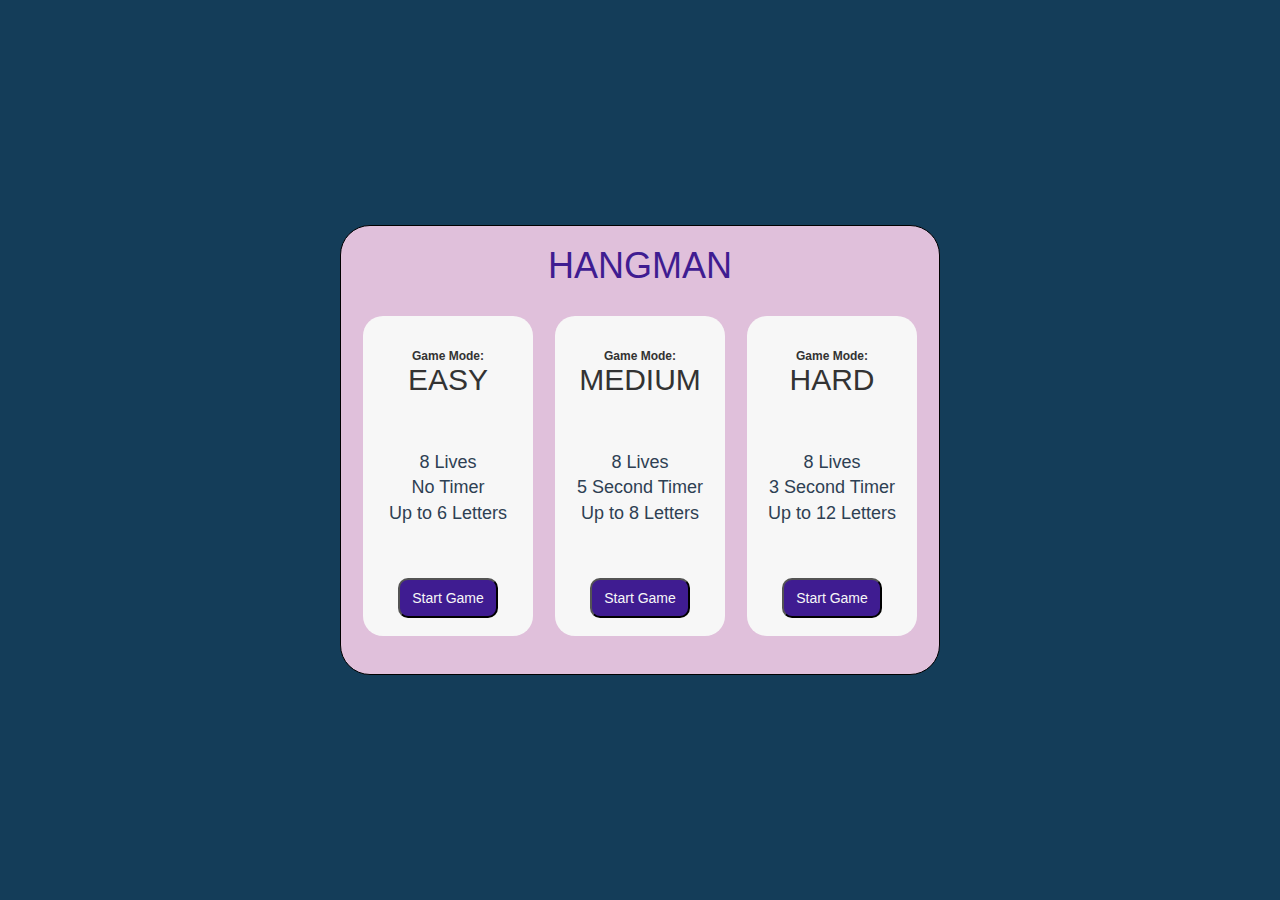
==== index.html @ 1ff56f8e "Add placeholder function for pop win and loss" ====
<!DOCTYPE html>
<html lang="en">
<head>
<meta charset="UTF-8">
<meta name="viewport" content="width=device-width, initial-scale=1.0">
<meta http-equiv="X-UA-Compatible" content="ie=edge">
<meta name="Description" content="Enter your description here"/>
<link rel="stylesheet" href="https://cdnjs.cloudflare.com/ajax/libs/twitter-bootstrap/3.3.7/css/bootstrap.min.css">
<link rel="stylesheet" href="https://cdnjs.cloudflare.com/ajax/libs/font-awesome/5.15.4/css/all.min.css">
<link rel="stylesheet" href="./assets/css/style.css">
<title>Hangman Game</title>
</head>
<body id="menu">
    <div id="main-container">
        <h1>HANGMAN</h1>
        <div id="game-type"> <!-- Insert through JS once page load-->
            
            <div class="cards">
                <h2>EASY</h2>
                <br>
                <ul>
                    <li>8 Lives</li>
                    <li>No Timer</li>
                    <li>Up to 6 Letters</li>
                </ul>
                <button id="btn-easy" class="play" data-type="easy" value="easy">Start Game</button>
            </div>
            <div class="cards">
                <h2>MEDIUM</h2>
                <br>
                <ul>
                    <li>8 Lives</li>
                    <li>5 Second Timer</li>
                    <li>Up to 8 Letters</li>
                </ul>
                <button id="btn-medium" class="play" data-type="medium" value="medium">Start Game</button>
            </div>
            <div class="cards">
                <h2>HARD</h2>
                <br>
                <ul>
                    <li>8 Lives</li>
                    <li>3 Second Timer</li>
                    <li>Up to 12 Letters</li>
                </ul>
                <button id="btn-hard" class="play" data-type="hard" value="hard" >Start Game</button>
                </div>
        </div>
    </div>
<script src="./assets/js/script.js"></script>
<script src="./assets/js/passvalue.js"></script>
<!--<script src="https://cdnjs.cloudflare.com/ajax/libs/jquery/3.5.1/jquery.min.js"></script>
<script src="https://cdnjs.cloudflare.com/ajax/libs/twitter-bootstrap/3.3.7/js/bootstrap.min.js"></script>-->

</body>
</html>
---- assets/css/style.css ----
h1 {
    color: rgb(63, 28, 145);
    text-align: center;
    text-shadow: black;
    margin-bottom: 30px;
  
}

body {
    background-color:#143d59;
}

/* fixed game window parameters */

#main-container {
    background-color: #e0c0db;
    border: 1px solid black;
    border-radius: 3rem;
    position:absolute;
    width:600px;
    height: 450px;
    left: 50%;
    top: 50%;
    -webkit-transform: translate(-50%, -50%);
    transform: translate(-50%, -50%);

}

/* Menu */

#game-type {
    display:flex;
    flex-direction: row;
    justify-content: space-evenly;  
}

.cards {
    /* border: 1px solid blue; */
    width:170px;
    height: 320px;
    border-radius: 2rem;
    background-color:#f7f7f7;
    
    
}

.cards h2 {
    text-align: center;
    margin: 20% 0;
}

.cards h2::before {
    content:"Game Mode:";
    font-size: 1.2rem;
    display: block;
    font-weight: bold;
}

.cards ul {
    height: 40%;
    display:flex;
    text-align: center;
    flex-direction: column;
    
}

.cards ul li {
    color:#2E4053;
    font-size: 1.8rem;
}

.play {
    margin:auto;
    display:block;
    color:#f7f7f7;
    background-color: rgb(63, 28, 145);
    width: 10rem;
    height: 4rem;
    border-radius: 1rem;
}

/* Game */

/* Info-bar */

#game-status {
    display:flex;
    flex-direction: row;
    justify-content: space-between; 
    padding: 1.5rem;
    /* border: red 1px solid; */
}

#info-difficulty {
    text-transform: uppercase;
}
#game-status p, #word-guess p {
    margin: 0;
}

/* Lives-bar */

#lives-status {
    display:flex;
    flex-direction: row;
    justify-content: space-between;
    margin: auto;
    padding: 1rem;
    width: 400px;
    /* border: blue 1px solid; */
}

ul {
    list-style-type: none;
    display:flex;
    flex-direction: row;
    padding: 0;
    margin: 0;
}

li {
    justify-content: space-between;
    color: #2E4053;
    margin: 0 1rem;
    font-size: 2rem;   
}

/* Guess-word */

#word-guess {
    text-align: center;
    text-transform: uppercase;
    letter-spacing: 1rem;
    height: 8rem;
    

}

#word-random {
    font-size: 3rem;
    /* padding: 2rem; */
    
}

/* Keyboard*/

#keyboard {
    display:flex;
    flex-direction:row;
    flex-wrap: wrap;
    justify-content:center;
    padding: 1rem 3rem;
    height: 16rem;
}

.keys {
    position: relative;
    height: 4rem;
    width: 4rem;
    font-size: 2rem;
    padding: 3px 2px;
    margin: 4px;
    letter-spacing: 0.5px;
    color: #3a3a3a;
    background-color: #f7f7f7;
    box-shadow: 
        inset 0 -2px 0 #4d4c4c,
        inset 0px 1px 1px -1px #fff,
        2px 1px 1px 0px #4d4c4c;
    border-radius: 3px;
    text-transform: uppercase;
    white-space: nowrap;
    overflow: hidden;
    user-select: none; 
    cursor: pointer;
    transition:
        transform 0.08s ease,
        background-color 0.08s ease,
        box-shadow 0.08s ease;
    
}

.keys a {
    position: absolute;
    /* top: 50%;
    left: 50%;
    transform: translate(-50%, -50%); */
    text-align: center;
    margin-left: -1px;
    margin-top: 1px;
    width: 100%;
    height: 100%;
    text-decoration: none;
    color:rgb(68, 66, 66);
 }

.keys:active{
    box-shadow: 
        inset 2px 3px 0px #818181,
        inset 1px 1px 1px 0px #fff,
        1px 1px 1px 0px #7a7a7a;

}

.keys a:active{
    padding-top: 2px;
    padding-left: 2px;
    transition:
        transform 0.08s ease,
        background-color 0.08s ease,
        box-shadow 0.08s ease;
}

.disable-key {
    box-shadow: 
        inset 2px 3px 0px #818181,
        inset 1px 1px 1px 0px #fff,
        1px 1px 1px 0px #7a7a7a;  
}
/* Random Letter Generator */

#letter-random {
    /* border:  royalblue 1px solid; */
    height: 8rem;
    text-align: center;
    padding: 1rem;
}


/* Message-bar */

#action-status {
    text-align: center;
    font-size: 1rem;
    
    
}
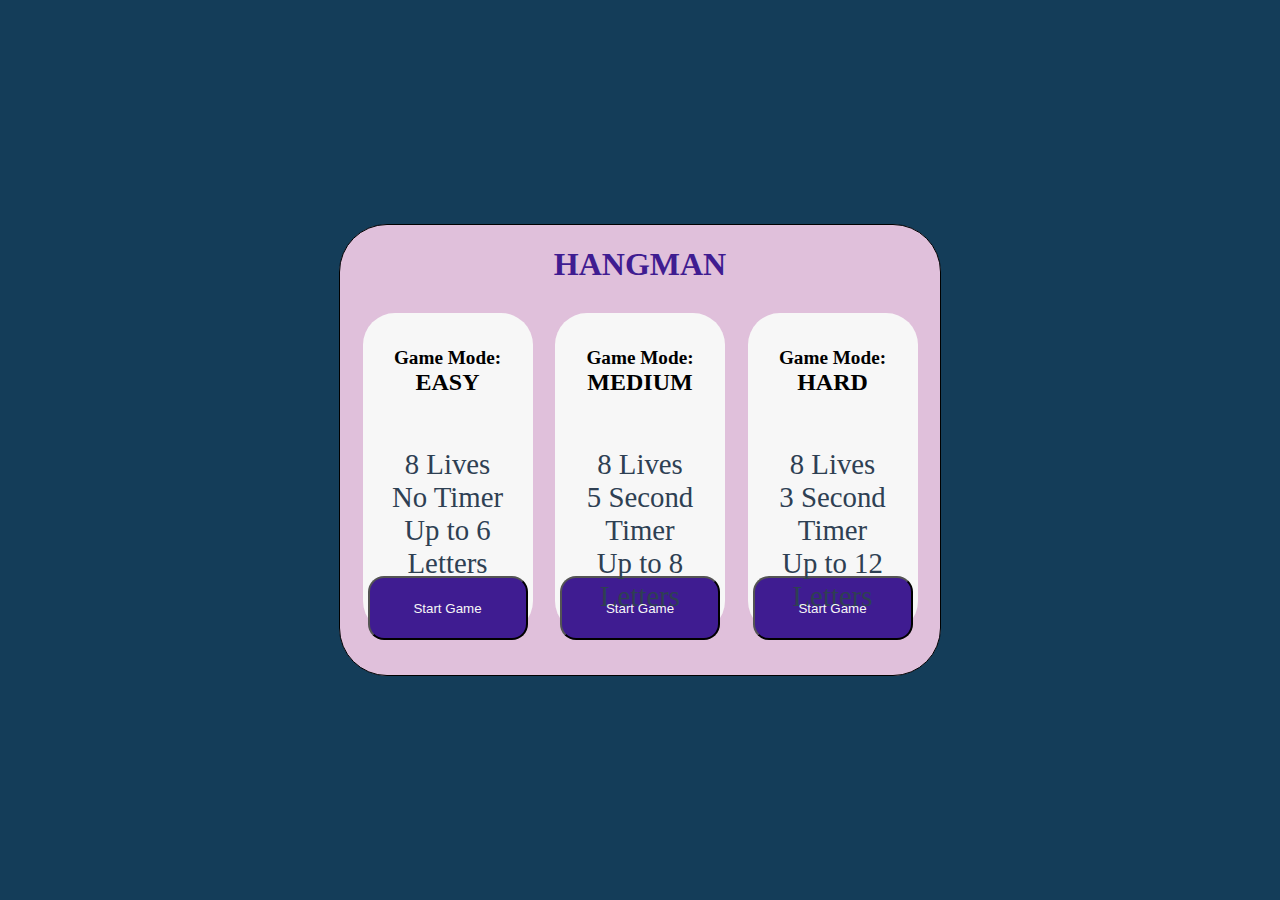
==== commit fd23020b: "Disabled styleshets to try and fix 'Interest-cohort' error" ====
--- a/index.html
+++ b/index.html
@@ -5,8 +5,8 @@
 <meta name="viewport" content="width=device-width, initial-scale=1.0">
 <meta http-equiv="X-UA-Compatible" content="ie=edge">
 <meta name="Description" content="Enter your description here"/>
-<link rel="stylesheet" href="https://cdnjs.cloudflare.com/ajax/libs/twitter-bootstrap/3.3.7/css/bootstrap.min.css">
-<link rel="stylesheet" href="https://cdnjs.cloudflare.com/ajax/libs/font-awesome/5.15.4/css/all.min.css">
+<!-- <link rel="stylesheet" href="https://cdnjs.cloudflare.com/ajax/libs/twitter-bootstrap/3.3.7/css/bootstrap.min.css">
+<link rel="stylesheet" href="https://cdnjs.cloudflare.com/ajax/libs/font-awesome/5.15.4/css/all.min.css"> -->
 <link rel="stylesheet" href="./assets/css/style.css">
 <title>Hangman Game</title>
 </head>
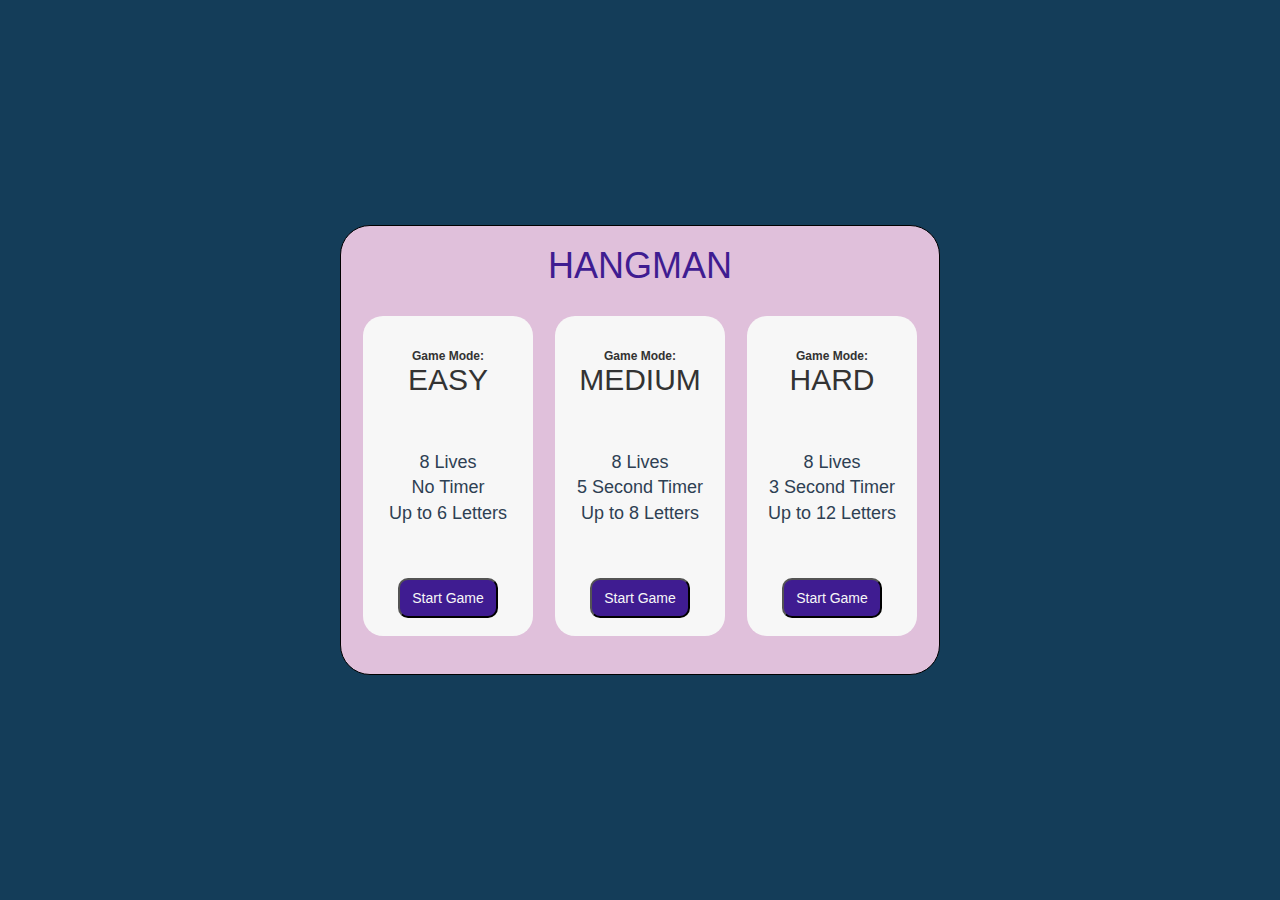
==== commit 081ef5f4: "Update enable script" ====
--- a/index.html
+++ b/index.html
@@ -5,8 +5,8 @@
 <meta name="viewport" content="width=device-width, initial-scale=1.0">
 <meta http-equiv="X-UA-Compatible" content="ie=edge">
 <meta name="Description" content="Enter your description here"/>
-<!-- <link rel="stylesheet" href="https://cdnjs.cloudflare.com/ajax/libs/twitter-bootstrap/3.3.7/css/bootstrap.min.css">
-<link rel="stylesheet" href="https://cdnjs.cloudflare.com/ajax/libs/font-awesome/5.15.4/css/all.min.css"> -->
+<link rel="stylesheet" href="https://cdnjs.cloudflare.com/ajax/libs/twitter-bootstrap/3.3.7/css/bootstrap.min.css">
+<link rel="stylesheet" href="https://cdnjs.cloudflare.com/ajax/libs/font-awesome/5.15.4/css/all.min.css">
 <link rel="stylesheet" href="./assets/css/style.css">
 <title>Hangman Game</title>
 </head>
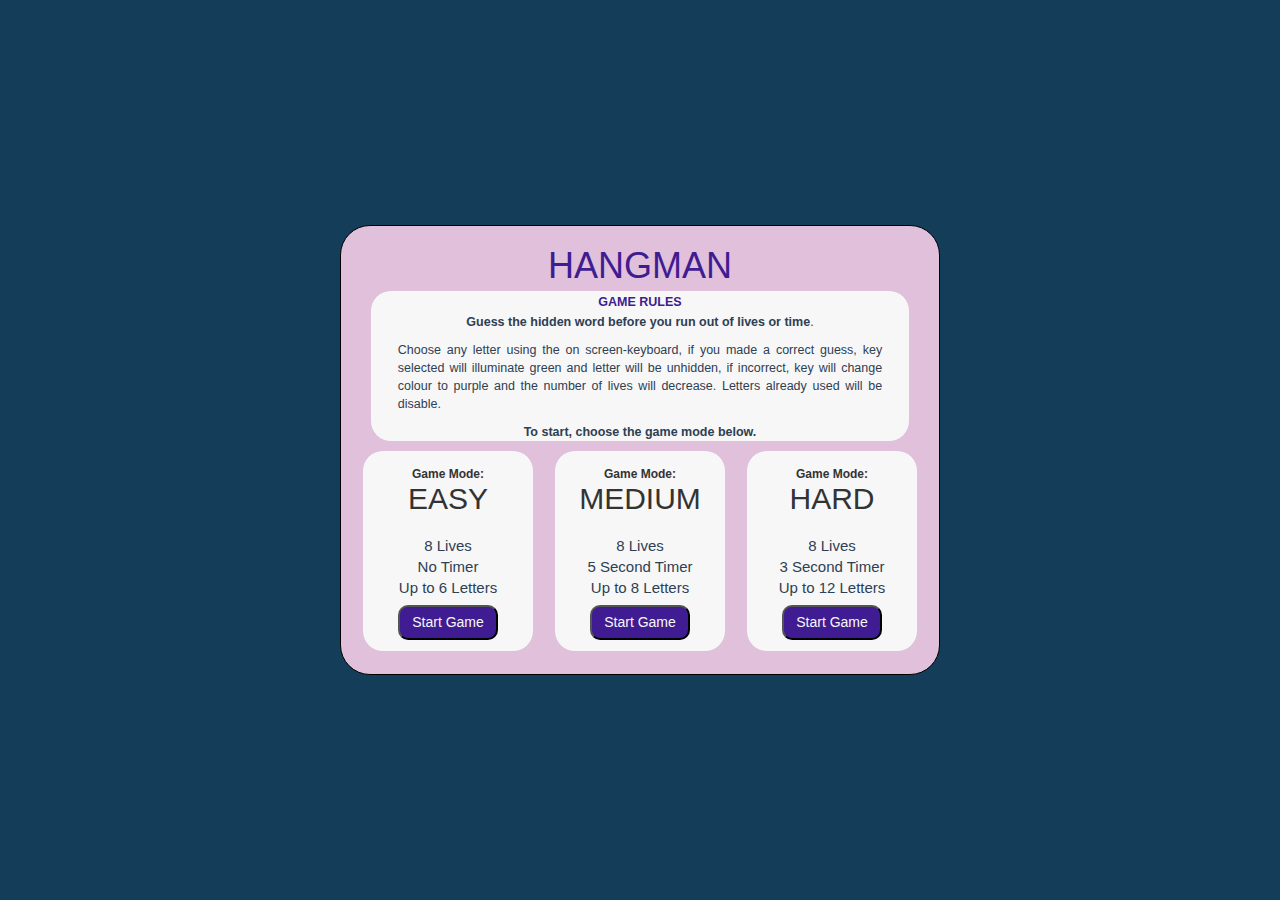
==== commit 354fc267: "Add instructions text and style to menu page" ====
--- a/index.html
+++ b/index.html
@@ -13,7 +13,13 @@
 <body id="menu">
     <div id="main-container">
         <h1>HANGMAN</h1>
-        <div id="game-type"> <!-- Insert through JS once page load-->
+        <div id="instructions">
+            <h3>Game Rules</h3>
+            <p><strong>Guess the hidden word before you run out of lives or time</strong>.</p>
+            <p class="justify">Choose any letter using the on screen-keyboard, if you made a correct guess, key selected will illuminate green and letter will be unhidden, if incorrect, key will change colour to purple and the number of lives will decrease. Letters already used will be disable. </p>
+            <p><strong>To start, choose the game mode below.</strong></p>
+        </div>
+        <div id="game-type">
             
             <div class="cards">
                 <h2>EASY</h2>
--- a/assets/css/style.css
+++ b/assets/css/style.css
@@ -1,8 +1,8 @@
 h1 {
     color: rgb(63, 28, 145);
     text-align: center;
-    text-shadow: black;
-    margin-bottom: 30px;
+    /* text-shadow: black 50px; */
+    margin-bottom: 5px;
   
 }
 
@@ -28,6 +28,39 @@
 
 /* Menu */
 
+h3 {
+    color: rgb(63, 28, 145);
+    text-align: center;
+    font-size: 1.25rem;
+    margin: 0 0 5px 0;
+    padding-top: 5px;
+    font-weight: bold;
+    text-transform: uppercase;
+} 
+
+#instructions {
+    border-radius: 2rem;
+    background-color:#f7f7f7;
+    text-align: center;
+    margin-left: 5%;
+    width: 90%;
+    
+}
+
+#instructions p{
+    font-size: 1.25rem;
+    padding: 0 5%;
+    text-align: center;
+    margin-bottom: 10px;
+    color: #2E4053;
+    
+}
+#instructions .justify{
+    text-align: justify;
+}
+
+
+
 #game-type {
     display:flex;
     flex-direction: row;
@@ -37,7 +70,7 @@
 .cards {
     /* border: 1px solid blue; */
     width:170px;
-    height: 320px;
+    height: 200px;
     border-radius: 2rem;
     background-color:#f7f7f7;
     
@@ -46,7 +79,7 @@
 
 .cards h2 {
     text-align: center;
-    margin: 20% 0;
+    margin: 10% 0 0 0;
 }
 
 .cards h2::before {
@@ -57,7 +90,7 @@
 }
 
 .cards ul {
-    height: 40%;
+    height: 35%;
     display:flex;
     text-align: center;
     flex-direction: column;
@@ -66,7 +99,7 @@
 
 .cards ul li {
     color:#2E4053;
-    font-size: 1.8rem;
+    font-size: 1.5rem;
 }
 
 .play {
@@ -75,7 +108,7 @@
     color:#f7f7f7;
     background-color: rgb(63, 28, 145);
     width: 10rem;
-    height: 4rem;
+    height: 3.5rem;
     border-radius: 1rem;
 }
 
@@ -105,7 +138,7 @@
     flex-direction: row;
     justify-content: space-between;
     margin: auto;
-    padding: 1rem;
+    padding: 1.5rem 0;
     width: 400px;
     /* border: blue 1px solid; */
 }
@@ -132,8 +165,6 @@
     text-transform: uppercase;
     letter-spacing: 1rem;
     height: 8rem;
-    
-
 }
 
 #word-random {
@@ -148,12 +179,14 @@
     display:flex;
     flex-direction:row;
     flex-wrap: wrap;
+    align-content: flex-start;
     justify-content:center;
     padding: 1rem 3rem;
-    height: 16rem;
-}
-
-.keys {
+    height: 15em;
+    /* border: red 1px solid; */
+}
+
+.keys, .gameEndButtons {
     position: relative;
     height: 4rem;
     width: 4rem;
@@ -196,12 +229,28 @@
 
 .keys:active{
     box-shadow: 
-        inset 2px 3px 0px #818181,
+        inset 2px 3px 0px #e0c0db,
         inset 1px 1px 1px 0px #fff,
-        1px 1px 1px 0px #7a7a7a;
-
-}
-
+        1px 1px 1px 0px #e0c0db;
+
+        /* inset 2px 3px 0px #818181,
+        inset 1px 1px 1px 0px #fff,
+        1px 1px 1px 0px #7a7a7a; */
+
+}
+.gameEndButtons:active{
+    box-shadow: 
+        inset 2px 3px 0px #e0c0db,
+        inset 1px 1px 1px 0px #fff,
+        1px 1px 1px 0px black;
+    padding-top: 8px;
+    padding-left: 8px;
+    transition:
+        transform 0.08s ease,
+        background-color 0.08s ease,
+        box-shadow 0.08s ease;
+
+}
 .keys a:active{
     padding-top: 2px;
     padding-left: 2px;
@@ -221,9 +270,10 @@
 
 #letter-random {
     /* border:  royalblue 1px solid; */
-    height: 8rem;
-    text-align: center;
-    padding: 1rem;
+    height: 7rem;
+    text-align: center;
+    padding-top: 1rem;
+
 }
 
 
@@ -233,9 +283,77 @@
     text-align: center;
     font-size: 1rem;
     
-    
-}
-
-
-
-
+}
+
+#back-menu {
+    display:inline-block;
+    text-align: right;
+    width: 100%;
+    /* border: blue 1px solid; */
+    
+    /* border: red 1px solid; */
+}
+
+#game-menu {
+    background-color: transparent;
+    color: #2E4053;
+    border: 1.5px #f7f7f7 solid;
+    border-radius: 1rem;
+    margin-right: 20px;
+    padding: 0 5px;
+    text-transform: uppercase;
+    text-align: center;
+    
+    /* letter-spacing: 0.5rem; */
+}
+
+#back-menu #game-menu:hover {
+    /* background-color: rgb(63, 28, 145); */
+    /* color: #f7f7f7; */
+    border: 1.5px rgb(63, 28, 145) solid;
+    color: rgb(63, 28, 145);
+    text-transform: bold;
+    font-weight: bolder;
+        
+}
+/* GameOver  */
+
+#message  {
+    color: rgb(63, 28, 145);
+    display:flex;
+    flex-direction: column;  
+    text-align: center;
+    text-transform: uppercase;
+    font-size: 2rem;
+    width: 100%;
+ }
+
+#options {
+    display:flex;
+    flex-direction: column;
+    align-items: center; 
+}
+
+.gameEndButtons {
+    width: 70%;
+    height: 50px;
+    margin: 5px;
+    border: none;
+    border-radius: 1rem;
+    background-color: #f7f7f7;
+    color:rgb(68, 66, 66);
+    text-transform: uppercase;
+    letter-spacing: 0.5rem;
+}
+
+.won-message {
+    color: rgb(63, 28, 145);
+    
+}
+
+.lost-message {
+    color: #943126;
+}
+
+
+
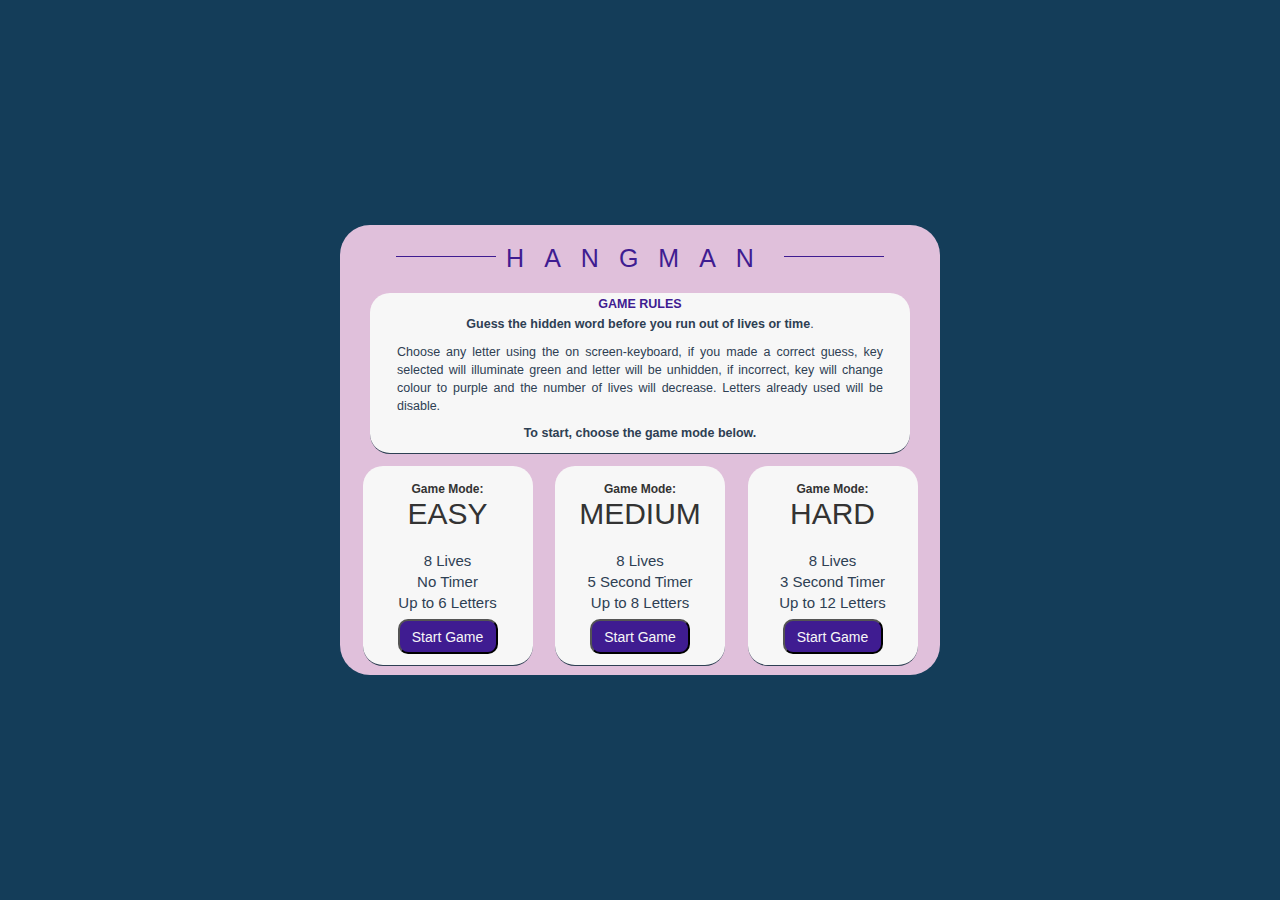
==== commit a98fad31: "Add style to info-bar" ====
--- a/index.html
+++ b/index.html
@@ -4,7 +4,7 @@
 <meta charset="UTF-8">
 <meta name="viewport" content="width=device-width, initial-scale=1.0">
 <meta http-equiv="X-UA-Compatible" content="ie=edge">
-<meta name="Description" content="Enter your description here"/>
+<meta name="Description" content="The classic Hangman word guess game. Can you guess the correct letters wisely and fast enough?"/>
 <link rel="stylesheet" href="https://cdnjs.cloudflare.com/ajax/libs/twitter-bootstrap/3.3.7/css/bootstrap.min.css">
 <link rel="stylesheet" href="https://cdnjs.cloudflare.com/ajax/libs/font-awesome/5.15.4/css/all.min.css">
 <link rel="stylesheet" href="./assets/css/style.css">
--- a/assets/css/style.css
+++ b/assets/css/style.css
@@ -2,8 +2,18 @@
     color: rgb(63, 28, 145);
     text-align: center;
     /* text-shadow: black 50px; */
-    margin-bottom: 5px;
-  
+    margin: 20px 0;
+    letter-spacing: 2rem;
+    font-size: 25px;
+}
+
+h1:before, h1:after {
+    display: inline-block;
+    content: "";
+    border-top: .1rem solid rgb(63, 28, 145);
+    width: 10rem;
+    margin: 0 1rem;
+    transform: translateY(-1rem);
 }
 
 body {
@@ -14,7 +24,7 @@
 
 #main-container {
     background-color: #e0c0db;
-    border: 1px solid black;
+    /* border: 1px solid black; */
     border-radius: 3rem;
     position:absolute;
     width:600px;
@@ -42,8 +52,9 @@
     border-radius: 2rem;
     background-color:#f7f7f7;
     text-align: center;
-    margin-left: 5%;
+    margin: 0% 5% 2% 5%;
     width: 90%;
+    border-bottom: #2E4053 1px solid;
     
 }
 
@@ -73,6 +84,7 @@
     height: 200px;
     border-radius: 2rem;
     background-color:#f7f7f7;
+    border-bottom: #2E4053 1px solid;
     
     
 }
@@ -123,6 +135,18 @@
     padding: 1.5rem;
     /* border: red 1px solid; */
 }
+
+.info-bar {
+    background-color: #f7f7f7;
+    border-bottom: #2E4053 1px solid;
+    border-radius: 1rem;
+    text-align: center;
+    padding: 0.25rem;
+    width: 135px;
+    font-weight: bold;
+    font-size: smaller;
+}
+
 
 #info-difficulty {
     text-transform: uppercase;
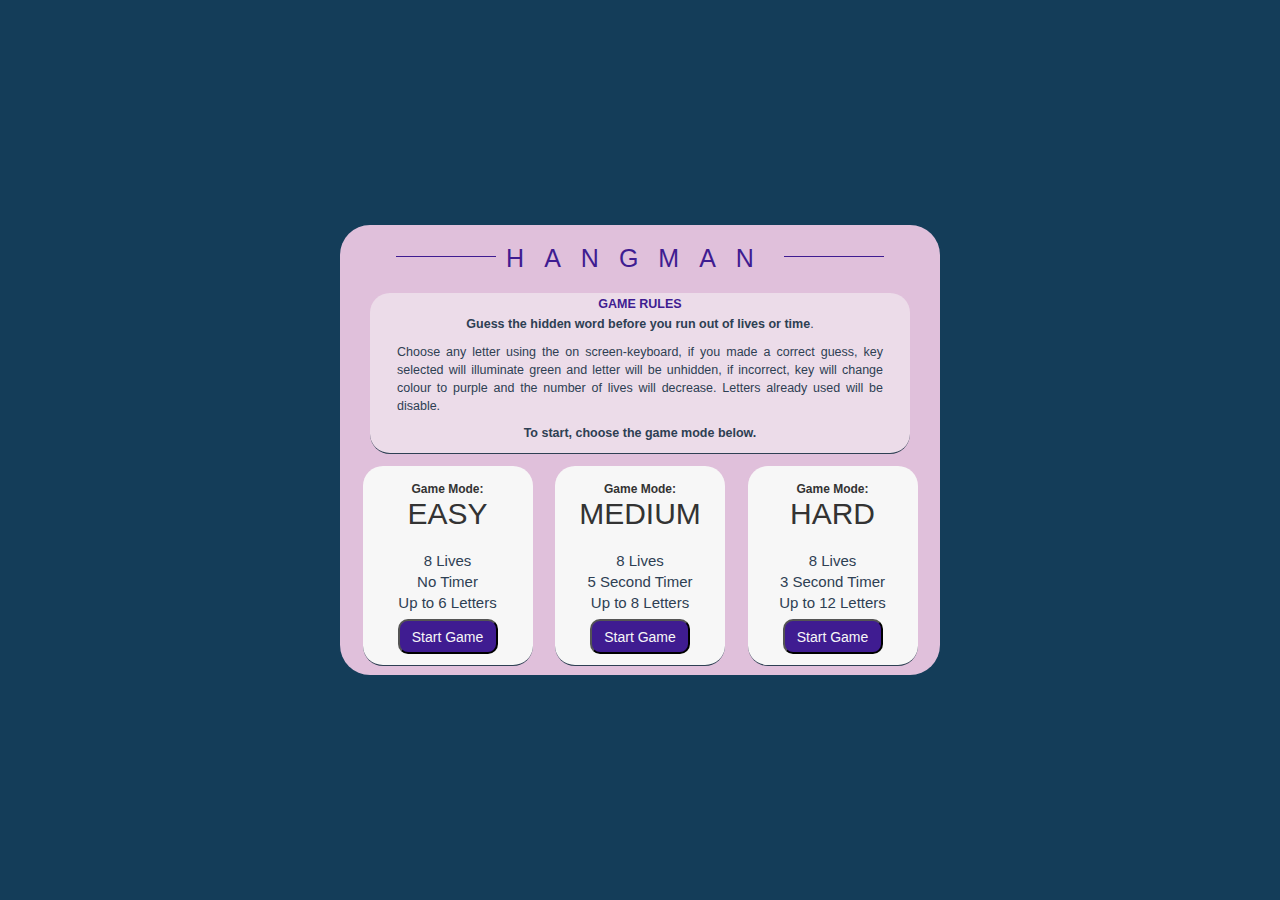
==== commit 9cbed3d4: "Add responsive design to menu for 320px" ====
--- a/index.html
+++ b/index.html
@@ -4,7 +4,7 @@
 <meta charset="UTF-8">
 <meta name="viewport" content="width=device-width, initial-scale=1.0">
 <meta http-equiv="X-UA-Compatible" content="ie=edge">
-<meta name="Description" content="The classic Hangman word guess game. Can you guess the correct letters wisely and fast enough?"/>
+<meta name="Description" content="The classic Hangman word guess game. Can you guess the correct letters wisely and fast enough?""/>
 <link rel="stylesheet" href="https://cdnjs.cloudflare.com/ajax/libs/twitter-bootstrap/3.3.7/css/bootstrap.min.css">
 <link rel="stylesheet" href="https://cdnjs.cloudflare.com/ajax/libs/font-awesome/5.15.4/css/all.min.css">
 <link rel="stylesheet" href="./assets/css/style.css">
@@ -20,7 +20,6 @@
             <p><strong>To start, choose the game mode below.</strong></p>
         </div>
         <div id="game-type">
-            
             <div class="cards">
                 <h2>EASY</h2>
                 <br>
--- a/assets/css/style.css
+++ b/assets/css/style.css
@@ -50,10 +50,11 @@
 
 #instructions {
     border-radius: 2rem;
-    background-color:#f7f7f7;
+    background-color:#ecdce9;
     text-align: center;
     margin: 0% 5% 2% 5%;
     width: 90%;
+    /* border-top: #2E4053 1px solid; */
     border-bottom: #2E4053 1px solid;
     
 }
@@ -379,5 +380,121 @@
     color: #943126;
 }
 
-
-
+/* @media screen and (max-width: 1024px) {
+
+}
+
+@media screen and (max-width: 768px) {
+
+}
+
+@media screen and (max-width: 548px) {
+
+} */
+
+@media screen and (max-width: 320px) {
+
+    #main-container {
+        width:90%;
+        min-width: 280px;
+        height: 600px;
+        left: 10%;
+        top: 10%;
+        -webkit-transform: translate(-10%, -10%);
+        transform: translate(-5%, -10%);
+    }
+
+    h1 {
+        color: rgb(63, 28, 145);
+        margin: 5px 0;
+        letter-spacing: 1rem;
+        font-size: 20px;
+    }
+
+    h1:before, h1:after {
+        width: 15rem;
+    }
+
+    #instructions {
+        margin: 0 auto;
+        margin-bottom: 5px;
+    }
+
+    #game-type {
+        display: grid;
+        grid-template-rows: repeat(3, 33%);
+    }
+
+    .cards {
+        width:90%;
+        min-width: 260px;
+        height: 80px;
+        margin-bottom: 5px;
+        align-items: center;
+        display: grid;
+        grid-template-columns: 28% 38% 24%;
+        grid-auto-rows: 100%;
+    }
+    
+    .cards h2 {
+        position: absolute;
+        align-content: center;
+        margin: 1% 0 0 0;
+        font-size: 1.75rem;
+        width:28%;
+    }
+    
+    .cards h2::before {
+        font-size: 1.1rem;
+    }
+    
+    .cards ul {
+        justify-content:center;
+    }
+    
+    .cards ul li {
+        font-size: 1.1rem;
+        text-align: justify;
+    }
+    
+    .play {
+        width: 8rem;
+        height: 4rem;
+        font-size: 1.25rem;
+    }
+    
+    /* game */
+
+    #game-status {
+        position: relative;
+        justify-content:center; 
+        display: grid;
+        grid-template-columns: repeat(2, 45%);
+        grid-template-rows: repeat(2, 33%);
+        grid-row-gap: 10px;
+        grid-column-gap: 40px;
+        margin:10px;
+        grid-auto-rows: 100%;
+    }
+
+    .info-bar {
+        width: auto;
+    }
+
+    #game-selected{
+        grid-column: span 2;
+    }
+
+    #lives-status {
+
+        margin: 0;
+        padding: 0;
+        width: 100%;
+    }
+
+    li i {
+        font-size: 16px;
+        justify-content:center;
+        margin-bottom: 20px;
+    }
+}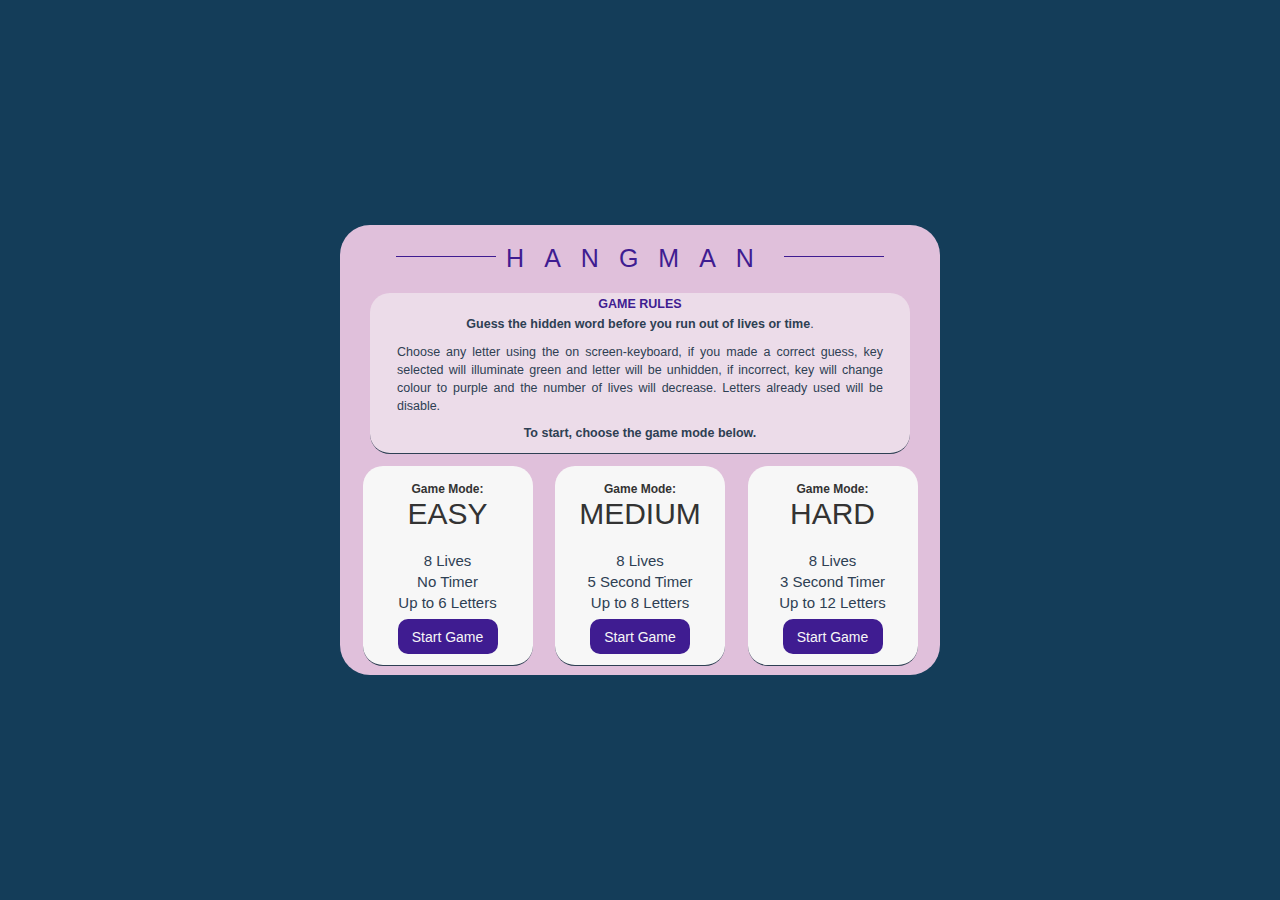
==== commit 3835260f: "Fix responsive text allignment issues in .cards" ====
--- a/index.html
+++ b/index.html
@@ -4,7 +4,11 @@
 <meta charset="UTF-8">
 <meta name="viewport" content="width=device-width, initial-scale=1.0">
 <meta http-equiv="X-UA-Compatible" content="ie=edge">
-<meta name="Description" content="The classic Hangman word guess game. Can you guess the correct letters wisely and fast enough?""/>
+ <!--SEO Meta START-->
+ <meta name="description" content="The classic Hangman word guess game. Can you guess the correct letters wisely and fast enough?">
+ <meta name="keywords" content="game, hangman, word, guess">
+ <meta name="author" content="Edgaras Spiridonov">
+ <!--SEO Meta END-->
 <link rel="stylesheet" href="https://cdnjs.cloudflare.com/ajax/libs/twitter-bootstrap/3.3.7/css/bootstrap.min.css">
 <link rel="stylesheet" href="https://cdnjs.cloudflare.com/ajax/libs/font-awesome/5.15.4/css/all.min.css">
 <link rel="stylesheet" href="./assets/css/style.css">
@@ -54,8 +58,5 @@
     </div>
 <script src="./assets/js/script.js"></script>
 <script src="./assets/js/passvalue.js"></script>
-<!--<script src="https://cdnjs.cloudflare.com/ajax/libs/jquery/3.5.1/jquery.min.js"></script>
-<script src="https://cdnjs.cloudflare.com/ajax/libs/twitter-bootstrap/3.3.7/js/bootstrap.min.js"></script>-->
-
 </body>
 </html>--- a/assets/css/style.css
+++ b/assets/css/style.css
@@ -1,3 +1,10 @@
+* {
+    margin: 0px;
+    padding: 0px;
+    border: 0px;
+}
+
+
 h1 {
     color: rgb(63, 28, 145);
     text-align: center;
@@ -56,7 +63,6 @@
     width: 90%;
     /* border-top: #2E4053 1px solid; */
     border-bottom: #2E4053 1px solid;
-    
 }
 
 #instructions p{
@@ -71,8 +77,6 @@
     text-align: justify;
 }
 
-
-
 #game-type {
     display:flex;
     flex-direction: row;
@@ -80,14 +84,11 @@
 }
 
 .cards {
-    /* border: 1px solid blue; */
     width:170px;
     height: 200px;
     border-radius: 2rem;
     background-color:#f7f7f7;
     border-bottom: #2E4053 1px solid;
-    
-    
 }
 
 .cards h2 {
@@ -298,7 +299,6 @@
     height: 7rem;
     text-align: center;
     padding-top: 1rem;
-
 }
 
 
@@ -384,52 +384,46 @@
 
 }
 
-@media screen and (max-width: 768px) {
-
-}
-
-@media screen and (max-width: 548px) {
+@media screen and (max-width: px) {
 
 } */
 
-@media screen and (max-width: 320px) {
+@media screen and (max-width: 600px) {
 
     #main-container {
         width:90%;
-        min-width: 280px;
         height: 600px;
-        left: 10%;
-        top: 10%;
-        -webkit-transform: translate(-10%, -10%);
-        transform: translate(-5%, -10%);
+        /* left: 10%;
+        top: 5%;
+        -webkit-transform: translate(0%, 0%);
+        transform: translate(-%, 0%); */
     }
 
     h1 {
-        color: rgb(63, 28, 145);
-        margin: 5px 0;
-        letter-spacing: 1rem;
-        font-size: 20px;
+        display: inline-flex;
+        width: 100%;
+        align-content: flex-start;
+        justify-content:center;
     }
 
     h1:before, h1:after {
-        width: 15rem;
-    }
-
-    #instructions {
-        margin: 0 auto;
-        margin-bottom: 5px;
+        width: 5rem;
+        margin: 1rem;
+        transform: translateY(0.1rem);
     }
 
     #game-type {
         display: grid;
-        grid-template-rows: repeat(3, 33%);
+        grid-auto-columns: 90%;
+        grid-template-rows: repeat(3, 33%);   
+        width: 100%;
     }
 
     .cards {
-        width:90%;
-        min-width: 260px;
+        width:100%;
+        /* min-width: 319px; */
         height: 80px;
-        margin-bottom: 5px;
+        margin-bottom: 20px;
         align-items: center;
         display: grid;
         grid-template-columns: 28% 38% 24%;
@@ -438,7 +432,7 @@
     
     .cards h2 {
         position: absolute;
-        align-content: center;
+        text-align: center;
         margin: 1% 0 0 0;
         font-size: 1.75rem;
         width:28%;
@@ -465,6 +459,7 @@
     
     /* game */
 
+  
     #game-status {
         position: relative;
         justify-content:center; 
@@ -477,19 +472,144 @@
         grid-auto-rows: 100%;
     }
 
+    #game-selected{
+        grid-column: span 2;
+    }
+
     .info-bar {
         width: auto;
     }
 
+    
+    #lives-status {
+        margin: auto;
+        padding: 0;
+        width: 90%;
+    }
+
+    li i {
+        font-size: 20px;
+        justify-content:center;
+        margin-bottom: 20px;
+
+    }
+
+    li {
+        margin: 2px;
+    }
+
+    #word-guess {
+        letter-spacing: 0.5rem;
+        height: 4rem;
+        margin-bottom: 10px;
+        font-size:4rem;
+    }
+
+    #keyboard {
+        padding: 1rem 1rem;
+        height: 25em;
+    }
+}
+
+
+@media screen and (max-width: 320px) {
+
+    #main-container {
+        width:90%;
+        min-width: 280px;
+        height: 600px;
+        /* left: 10%;
+        top: 10%;
+        -webkit-transform: translate(-10%, -10%);
+        transform: translate(-5%, -10%); */
+    }
+
+    h1 {
+        color: rgb(63, 28, 145);
+        margin: 20px 0;
+        letter-spacing: 1rem;
+        font-size: 20px;
+    }
+
+    h1:before, h1:after {
+        width: 15rem;
+    }
+
+    #instructions {
+        margin: 0 auto;
+        margin-bottom: 5px;
+    }
+
+    #game-type {
+        display: grid;
+        grid-template-rows: repeat(3, 33%);
+    }
+
+    .cards {
+        width:90%;
+        min-width: 260px;
+        height: 80px;
+        margin-bottom: 5px;
+        align-items: center;
+        display: grid;
+        grid-template-columns: 28% 38% 24%;
+        grid-auto-rows: 100%;
+    }
+    
+    .cards h2 {
+        position: absolute;
+        align-content: center;
+        margin: 1% 0 0 0;
+        font-size: 1.75rem;
+        width:28%;
+    }
+    
+    .cards h2::before {
+        font-size: 1.1rem;
+    }
+    
+    .cards ul {
+        justify-content:center;
+    }
+    
+    .cards ul li {
+        font-size: 1.1rem;
+        text-align: justify;
+    }
+    
+    .play {
+        width: 8rem;
+        height: 4rem;
+        font-size: 1.25rem;
+    }
+    
+    /* game */
+
+    #game-status {
+        position: relative;
+        justify-content:center; 
+        display: grid;
+        grid-template-columns: repeat(2, 45%);
+        grid-template-rows: repeat(2, 33%);
+        grid-row-gap: 10px;
+        grid-column-gap: 40px;
+        margin:10px;
+        grid-auto-rows: 100%;
+    }
+
+    .info-bar {
+        width: auto;
+    }
+
     #game-selected{
         grid-column: span 2;
     }
 
     #lives-status {
 
-        margin: 0;
+        margin: auto;
         padding: 0;
-        width: 100%;
+        width: 90%;
     }
 
     li i {
@@ -497,4 +617,16 @@
         justify-content:center;
         margin-bottom: 20px;
     }
+
+    #word-guess {
+        letter-spacing: 0rem;
+        height: 4rem;
+        margin-bottom: 10px;
+        font-size:3rem;
+    }
+
+    #keyboard {
+        padding: 1rem 1rem;
+        height: 25em;
+    }
 }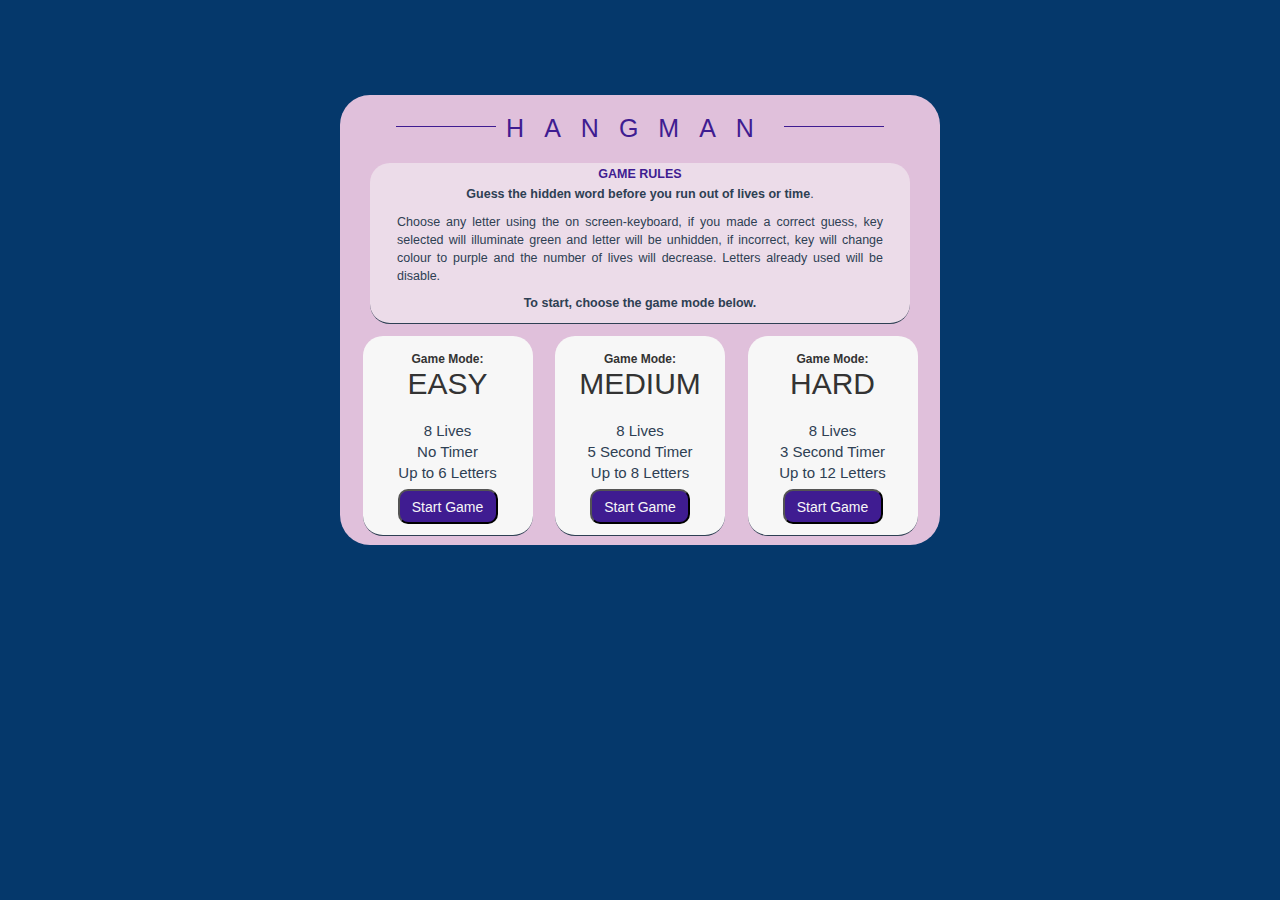
==== commit 17d1e931: "Update removing empty spaces in html, css and JS files" ====
--- a/index.html
+++ b/index.html
@@ -1,18 +1,18 @@
 <!DOCTYPE html>
 <html lang="en">
 <head>
-<meta charset="UTF-8">
-<meta name="viewport" content="width=device-width, initial-scale=1.0">
-<meta http-equiv="X-UA-Compatible" content="ie=edge">
- <!--SEO Meta START-->
- <meta name="description" content="The classic Hangman word guess game. Can you guess the correct letters wisely and fast enough?">
- <meta name="keywords" content="game, hangman, word, guess">
- <meta name="author" content="Edgaras Spiridonov">
- <!--SEO Meta END-->
-<link rel="stylesheet" href="https://cdnjs.cloudflare.com/ajax/libs/twitter-bootstrap/3.3.7/css/bootstrap.min.css">
-<link rel="stylesheet" href="https://cdnjs.cloudflare.com/ajax/libs/font-awesome/5.15.4/css/all.min.css">
-<link rel="stylesheet" href="./assets/css/style.css">
-<title>Hangman Game</title>
+    <meta charset="UTF-8">
+    <meta name="viewport" content="width=device-width, initial-scale=1.0">
+    <meta http-equiv="X-UA-Compatible" content="ie=edge">
+    <!--SEO Meta START-->
+    <meta name="description" content="The classic Hangman word guess game. Can you guess the correct letters wisely and fast enough?">
+    <meta name="keywords" content="game, hangman, word, guess">
+    <meta name="author" content="Edgaras Spiridonov">
+    <!--SEO Meta END-->
+    <link rel="stylesheet" href="https://cdnjs.cloudflare.com/ajax/libs/twitter-bootstrap/3.3.7/css/bootstrap.min.css">
+    <link rel="stylesheet" href="https://cdnjs.cloudflare.com/ajax/libs/font-awesome/5.15.4/css/all.min.css">
+    <link rel="stylesheet" href="./assets/css/style.css">
+    <title>Hangman Game</title>
 </head>
 <body id="menu">
     <div id="main-container">
--- a/assets/css/style.css
+++ b/assets/css/style.css
@@ -1,15 +1,15 @@
 * {
-    margin: 0px;
-    padding: 0px;
-    border: 0px;
-}
-
+    box-sizing: border-box;
+    padding: 0;
+    margin: 0;
+}
 
 h1 {
     color: rgb(63, 28, 145);
     text-align: center;
     /* text-shadow: black 50px; */
-    margin: 20px 0;
+    margin: 30px 0 20px  0;
+    padding-top: 20px;
     letter-spacing: 2rem;
     font-size: 25px;
 }
@@ -24,23 +24,22 @@
 }
 
 body {
-    background-color:#143d59;
+    background-color:#05386b;
 }
 
 /* fixed game window parameters */
 
 #main-container {
     background-color: #e0c0db;
-    /* border: 1px solid black; */
     border-radius: 3rem;
-    position:absolute;
+    position: relative;
+    margin-top: 320px;
     width:600px;
     height: 450px;
     left: 50%;
     top: 50%;
     -webkit-transform: translate(-50%, -50%);
     transform: translate(-50%, -50%);
-
 }
 
 /* Menu */
@@ -61,7 +60,6 @@
     text-align: center;
     margin: 0% 5% 2% 5%;
     width: 90%;
-    /* border-top: #2E4053 1px solid; */
     border-bottom: #2E4053 1px solid;
 }
 
@@ -71,8 +69,8 @@
     text-align: center;
     margin-bottom: 10px;
     color: #2E4053;
-    
-}
+}
+
 #instructions .justify{
     text-align: justify;
 }
@@ -108,7 +106,6 @@
     display:flex;
     text-align: center;
     flex-direction: column;
-    
 }
 
 .cards ul li {
@@ -135,7 +132,6 @@
     flex-direction: row;
     justify-content: space-between; 
     padding: 1.5rem;
-    /* border: red 1px solid; */
 }
 
 .info-bar {
@@ -146,7 +142,7 @@
     padding: 0.25rem;
     width: 135px;
     font-weight: bold;
-    font-size: smaller;
+    font-size: 1.5rem;
 }
 
 
@@ -166,7 +162,6 @@
     margin: auto;
     padding: 1.5rem 0;
     width: 400px;
-    /* border: blue 1px solid; */
 }
 
 ul {
@@ -195,8 +190,6 @@
 
 #word-random {
     font-size: 3rem;
-    /* padding: 2rem; */
-    
 }
 
 /* Keyboard*/
@@ -209,7 +202,6 @@
     justify-content:center;
     padding: 1rem 3rem;
     height: 15em;
-    /* border: red 1px solid; */
 }
 
 .keys, .gameEndButtons {
@@ -236,14 +228,10 @@
         transform 0.08s ease,
         background-color 0.08s ease,
         box-shadow 0.08s ease;
-    
 }
 
 .keys a {
     position: absolute;
-    /* top: 50%;
-    left: 50%;
-    transform: translate(-50%, -50%); */
     text-align: center;
     margin-left: -1px;
     margin-top: 1px;
@@ -258,11 +246,6 @@
         inset 2px 3px 0px #e0c0db,
         inset 1px 1px 1px 0px #fff,
         1px 1px 1px 0px #e0c0db;
-
-        /* inset 2px 3px 0px #818181,
-        inset 1px 1px 1px 0px #fff,
-        1px 1px 1px 0px #7a7a7a; */
-
 }
 .gameEndButtons:active{
     box-shadow: 
@@ -275,7 +258,6 @@
         transform 0.08s ease,
         background-color 0.08s ease,
         box-shadow 0.08s ease;
-
 }
 .keys a:active{
     padding-top: 2px;
@@ -295,7 +277,6 @@
 /* Random Letter Generator */
 
 #letter-random {
-    /* border:  royalblue 1px solid; */
     height: 7rem;
     text-align: center;
     padding-top: 1rem;
@@ -314,9 +295,6 @@
     display:inline-block;
     text-align: right;
     width: 100%;
-    /* border: blue 1px solid; */
-    
-    /* border: red 1px solid; */
 }
 
 #game-menu {
@@ -328,16 +306,12 @@
     padding: 0 5px;
     text-transform: uppercase;
     text-align: center;
-    
-    /* letter-spacing: 0.5rem; */
+    font-size: 1.75rem;
 }
 
 #back-menu #game-menu:hover {
-    /* background-color: rgb(63, 28, 145); */
-    /* color: #f7f7f7; */
     border: 1.5px rgb(63, 28, 145) solid;
     color: rgb(63, 28, 145);
-    text-transform: bold;
     font-weight: bolder;
         
 }
@@ -380,23 +354,11 @@
     color: #943126;
 }
 
-/* @media screen and (max-width: 1024px) {
-
-}
-
-@media screen and (max-width: px) {
-
-} */
-
 @media screen and (max-width: 600px) {
 
     #main-container {
         width:90%;
         height: 600px;
-        /* left: 10%;
-        top: 5%;
-        -webkit-transform: translate(0%, 0%);
-        transform: translate(-%, 0%); */
     }
 
     h1 {
@@ -404,6 +366,8 @@
         width: 100%;
         align-content: flex-start;
         justify-content:center;
+        margin: 20px 0;
+        padding-top: 0;
     }
 
     h1:before, h1:after {
@@ -421,7 +385,6 @@
 
     .cards {
         width:100%;
-        /* min-width: 319px; */
         height: 80px;
         margin-bottom: 20px;
         align-items: center;
@@ -447,8 +410,9 @@
     }
     
     .cards ul li {
-        font-size: 1.1rem;
+        font-size: 1.25rem;
         text-align: justify;
+        margin-left: 10px;
     }
     
     .play {
@@ -466,10 +430,11 @@
         display: grid;
         grid-template-columns: repeat(2, 45%);
         grid-template-rows: repeat(2, 33%);
-        grid-row-gap: 10px;
+        grid-row-gap: 12px;
         grid-column-gap: 40px;
         margin:10px;
         grid-auto-rows: 100%;
+        font-size: 1.75rem;
     }
 
     #game-selected{
@@ -507,7 +472,7 @@
 
     #keyboard {
         padding: 1rem 1rem;
-        height: 25em;
+        height: 24em;
     }
 }
 
@@ -518,10 +483,6 @@
         width:90%;
         min-width: 280px;
         height: 600px;
-        /* left: 10%;
-        top: 10%;
-        -webkit-transform: translate(-10%, -10%);
-        transform: translate(-5%, -10%); */
     }
 
     h1 {
@@ -529,6 +490,8 @@
         margin: 20px 0;
         letter-spacing: 1rem;
         font-size: 20px;
+        padding-top: 0;
+        
     }
 
     h1:before, h1:after {
@@ -591,7 +554,7 @@
         display: grid;
         grid-template-columns: repeat(2, 45%);
         grid-template-rows: repeat(2, 33%);
-        grid-row-gap: 10px;
+        grid-row-gap: 12px;
         grid-column-gap: 40px;
         margin:10px;
         grid-auto-rows: 100%;
@@ -613,7 +576,7 @@
     }
 
     li i {
-        font-size: 16px;
+        font-size: 2rem;
         justify-content:center;
         margin-bottom: 20px;
     }
@@ -627,6 +590,6 @@
 
     #keyboard {
         padding: 1rem 1rem;
-        height: 25em;
+        height: 24em;
     }
 }